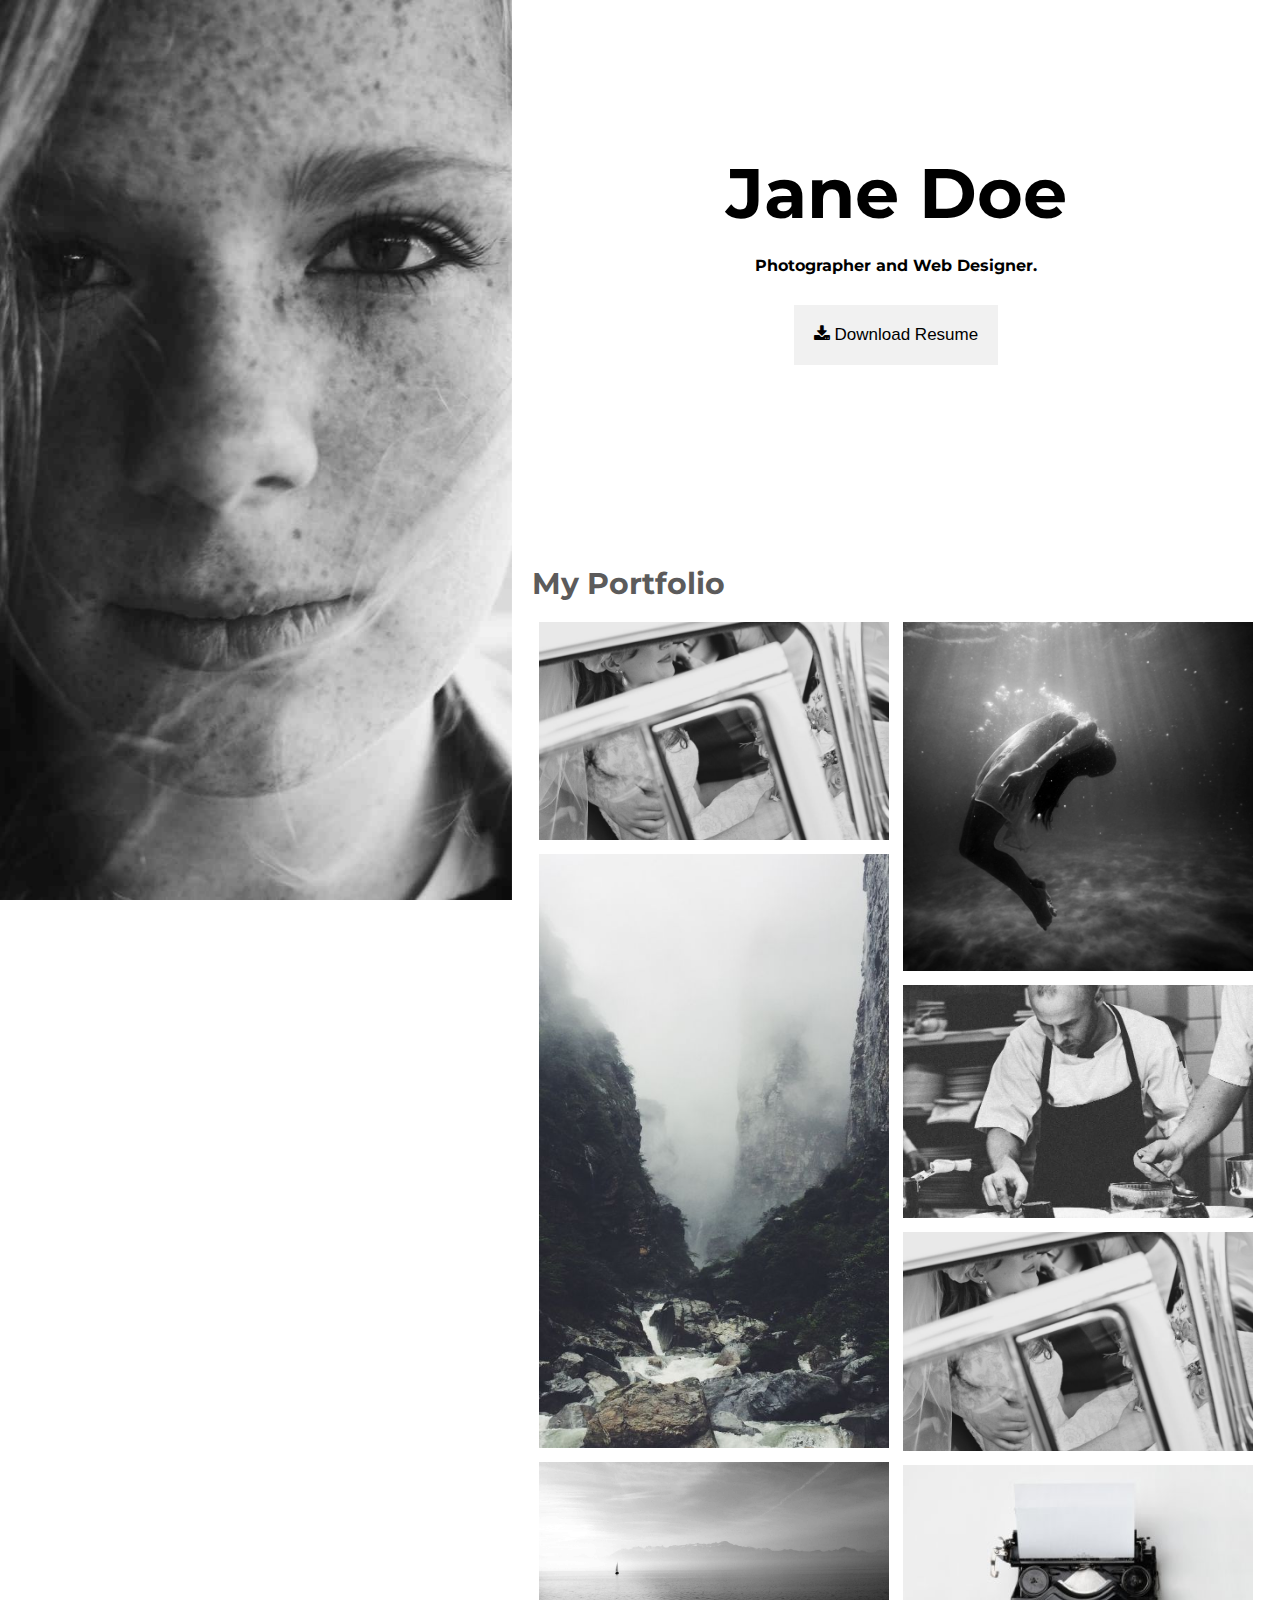
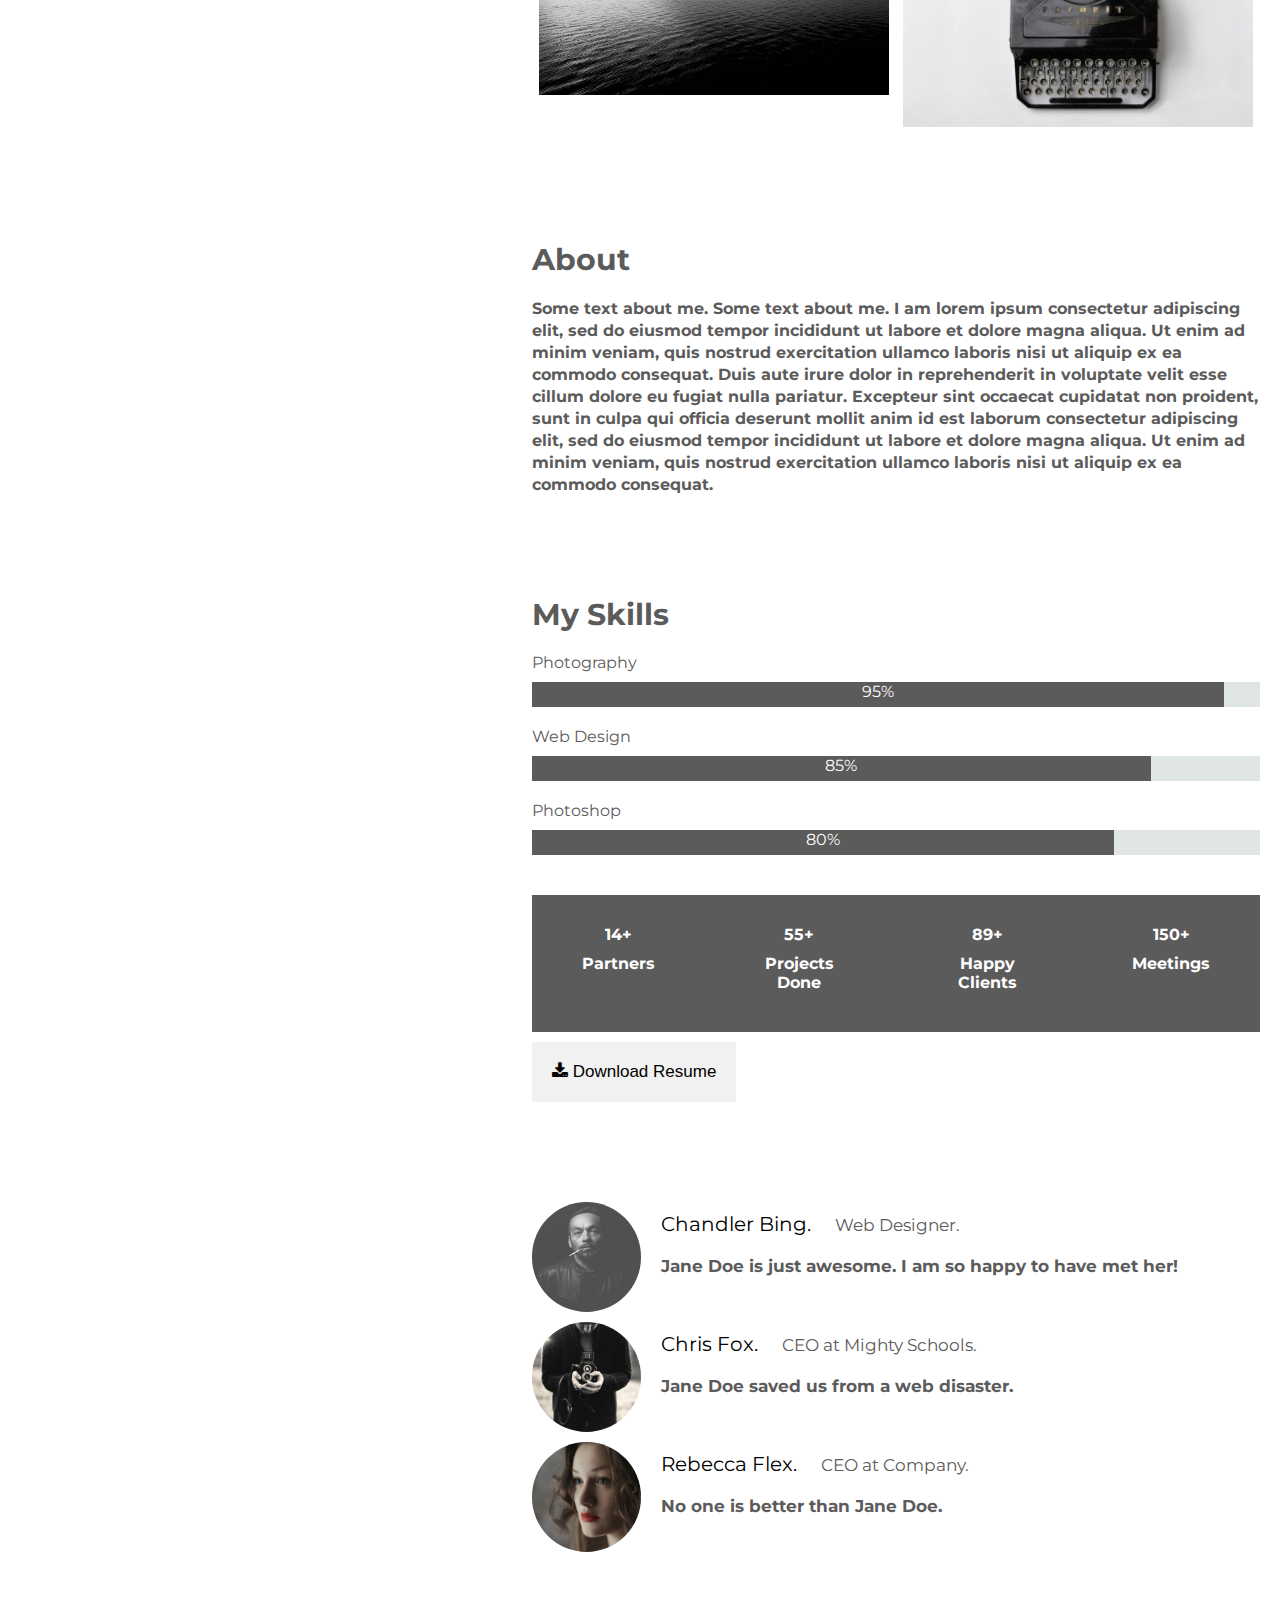
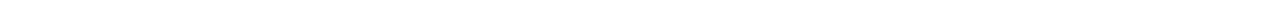
==== Homework/Task2/index.html @ 5a2e7d0c "Homework was finished" ====
<!DOCTYPE html>
<html lang="en">
<head>
    <meta charset="UTF-8">
    <meta http-equiv="X-UA-Compatible" content="IE=edge">
    <meta name="viewport" content="width=device-width, initial-scale=1.0">
    <title>Profile</title>
    <link rel="preconnect" href="https://fonts.gstatic.com">
    <link href="https://fonts.googleapis.com/css2?family=Montserrat:wght@200&display=swap" rel="stylesheet">
    <link rel="stylesheet" href="https://cdnjs.cloudflare.com/ajax/libs/font-awesome/4.7.0/css/font-awesome.min.css">
    <link rel="stylesheet" href="./assets/css/style.css">
</head>
<body>
    <div id="main-container">
        <div id="profile-photo"></div>
        <div id="container">
            <main>
                <header>
                    <h1>Jane Doe</h1>
                    <h4>Photographer and Web Designer.</h4>
                    <button>
                        <i class="fa fa-download"></i>
                        Download Resume
                    </button>
                </header>
                <section id="my-portfolio">
                    <h2>My Portfolio</h2>
                    <div id="photos">
                        <div>
                            <img src="./assets/img/wedding.jpg" alt="weeding">
                            <img src="./assets/img/rocks.jpg" alt="rocks">
                            <img src="./assets/img/sailboat.jpg" alt="sailboat">
                        </div>
                        <div>
                            <img src="./assets/img/underwater.jpg" alt="underwater">
                            <img src="./assets/img/chef.jpg" alt="chef">
                            <img src="./assets/img/wedding.jpg" alt="weeding">
                            <img src="./assets/img/p6.jpg" alt="p6">
                        </div>
                    </div>
                </section>
                <section id="about">
                    <h2>About</h2>
                    <p>
                        Some text about me. Some text about me. I am lorem ipsum consectetur adipiscing elit, 
                        sed do eiusmod tempor incididunt ut labore et dolore magna aliqua. Ut enim ad minim 
                        veniam, quis nostrud exercitation ullamco laboris nisi ut aliquip ex ea commodo consequat.
                        Duis aute irure dolor in reprehenderit in voluptate velit esse cillum dolore eu fugiat nulla
                        pariatur. Excepteur sint occaecat cupidatat non proident, sunt in culpa qui officia deserunt
                        mollit anim id est laborum consectetur adipiscing elit, sed do eiusmod tempor incididunt ut
                        labore et dolore magna aliqua. Ut enim ad minim veniam, quis nostrud exercitation ullamco 
                        laboris nisi ut aliquip ex ea commodo consequat.
                    </p>
                </section>
                <section id="my-skills">
                    <h2>My Skills</h2>
                    <div>
                        <p>
                            Photography
                        </p>
                        <div id="progress-container">
                            <div class="progress progress-size-1">
                                95%
                            </div>
                        </div>
                    </div>
                    <div>
                        <p>
                            Web Design
                        </p>
                        <div id="progress-container">
                            <div class="progress progress-size-2">
                                85%
                            </div>
                        </div>
                    </div>
                    <div>
                        <p>
                            Photoshop
                        </p>
                        <div id="progress-container">
                            <div class="progress progress-size-3">
                                80%
                            </div>
                        </div>
                    </div>
                    <div id="results">
                        <div>
                            <p>14+</p>
                            <p>Partners</p>
                        </div>
                        <div>
                            <p>55+</p>
                            <p>Projects Done</p>
                        </div>
                        <div>
                            <p>89+</p>
                            <p>Happy Clients</p>
                        </div>
                        <div>
                            <p>150+</p>
                            <p>Meetings</p>
                        </div>
                    </div>
                    <button>
                        <i class="fa fa-download"></i>
                        Download Resume
                    </button>
                </section>
                <section id="my-reputation">
                    <div>
                        <img src="./assets/img/avatar_smoke.jpg" alt="avatar smoke">
                        <div>
                            <span id="user-name">Chandler Bing.</span>
                            <span id="user-work">Web Designer.</span>
                            <p id="feedback">Jane Doe is just awesome. I am so happy to have met her!</p>
                        </div>
                    </div>
                    <div>
                        <img src="./assets/img/bandmember.jpg" alt="bandmember">
                        <div>
                            <span id="user-name">Chris Fox.</span>
                            <span id="user-work"> CEO at Mighty Schools.</span>
                            <p id="feedback">Jane Doe saved us from a web disaster. </p>
                        </div>
                    </div>
                    <div>
                        <img src="./assets/img/avatar_g2.jpg" alt="avatar">
                        <div>
                            <span id="user-name">Rebecca Flex.</span>
                            <span id="user-work">CEO at Company.</span>
                            <p id="feedback">No one is better than Jane Doe.</p>
                        </div>
                    </div>
                </section>
            </main>
            <footer>
    
            </footer>
        </div>
    </div>
</body>
</html>
---- Homework/Task2/assets/css/style.css ----
*{
    padding: 0;
    margin: 0;
}
body{
    font-family: 'Montserrat', sans-serif;
}
#main-container{
    display: flex;
    flex-direction: row;
    
}
div#container{
    width: 60%;
    background-color: white;
    margin-left: 40%;
    /*responsive etmek ucun ne etmek olar*/
}
div#profile-photo{
    position: fixed;
    background-image: url('../img/profile_girl.jpg');
    background-size: cover;
    background-position: center;
    width: 40%;
    min-height: 100%;
}
header{
    padding: 150px 10px;
    text-align: center;
}
header h1{
    font-size: 70px;
}
header h4{
    padding-top: 20px;
    padding-bottom: 20px;
}
button{
    margin-top: 10px;
    background-color: #f1f1f1;
    border: none;
    cursor: pointer;
    padding: 20px 20px;
    font-size: 17px;
}
button:hover{
    background-color: #c0bebe;
}

section#my-portfolio div#photos div{
    width: 48%;
}
section h2{
    padding-bottom: 20px;
    font-size: 30px;

}
div#photos{
    display: flex;
    flex-direction: row;
    justify-content: space-around;
}
section#my-portfolio img{
    width: 100%;
    margin-bottom: 10px;
}
main>section{
    color:#5c5b5b;
    padding: 50px 20px;
}
section#about p{
    font-weight: 700;
    line-height: 22px;
}
div#progress-container{
    background-color: #e0e6e6;
    height: 25px;
}
div.progress{
    background-color:#5c5b5b;
    color: white;
    text-align: center;
    height: 100%;
}
div.progress-size-1{
    width: 95%;
}
div.progress-size-2{
    width: 85%;
}

div.progress-size-3{
    width: 80%;
}
section#my-skills > div:not(#results){
    padding-bottom: 20px;
}
section#my-skills > div p{
    padding-bottom: 10px;
}
div#results{
    margin-top: 20px;
    background-color:#5c5b5b;
    color: white;
    width: 100%;
    display: flex;
    flex-direction: row;
}
div#results > div{
    padding: 30px 50px;
    text-align: center;
    font-weight: 700;
}
section#my-reputation > div{
   height: 110px;
   margin-bottom: 10px;
   display: flex;
}
section#my-reputation > div img{
    width: 15%;
    height: 100%;
    border-radius: 200px;
    margin-right: 20px;
}
section#my-reputation span#user-name{
    display: inline-block;
    padding-top: 10px;
    color: black;
    font-size: 20px;
}
section#my-reputation span#user-work{
    padding: 20px;
    font-size: 17px;
}
section#my-reputation p#feedback{
    padding-top: 20px;
    font-size: 17px;
    font-weight: 700;
}
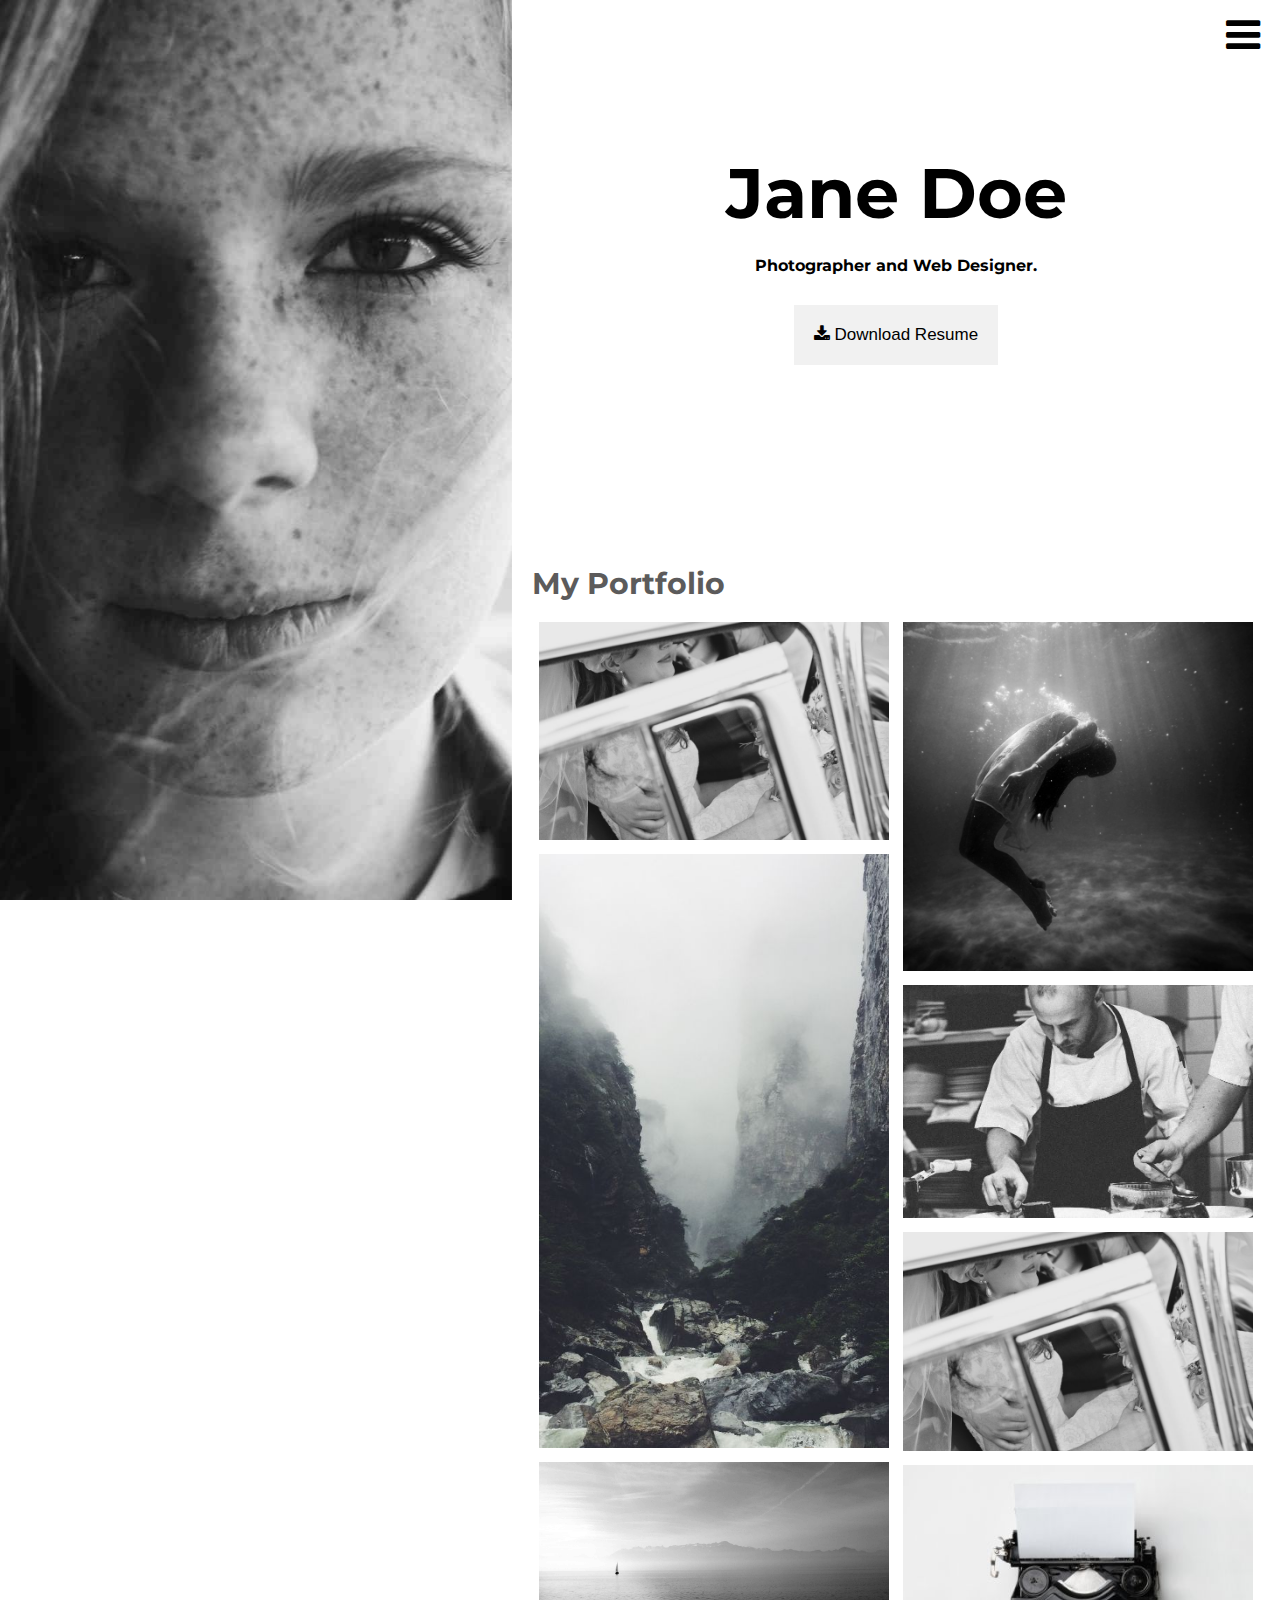
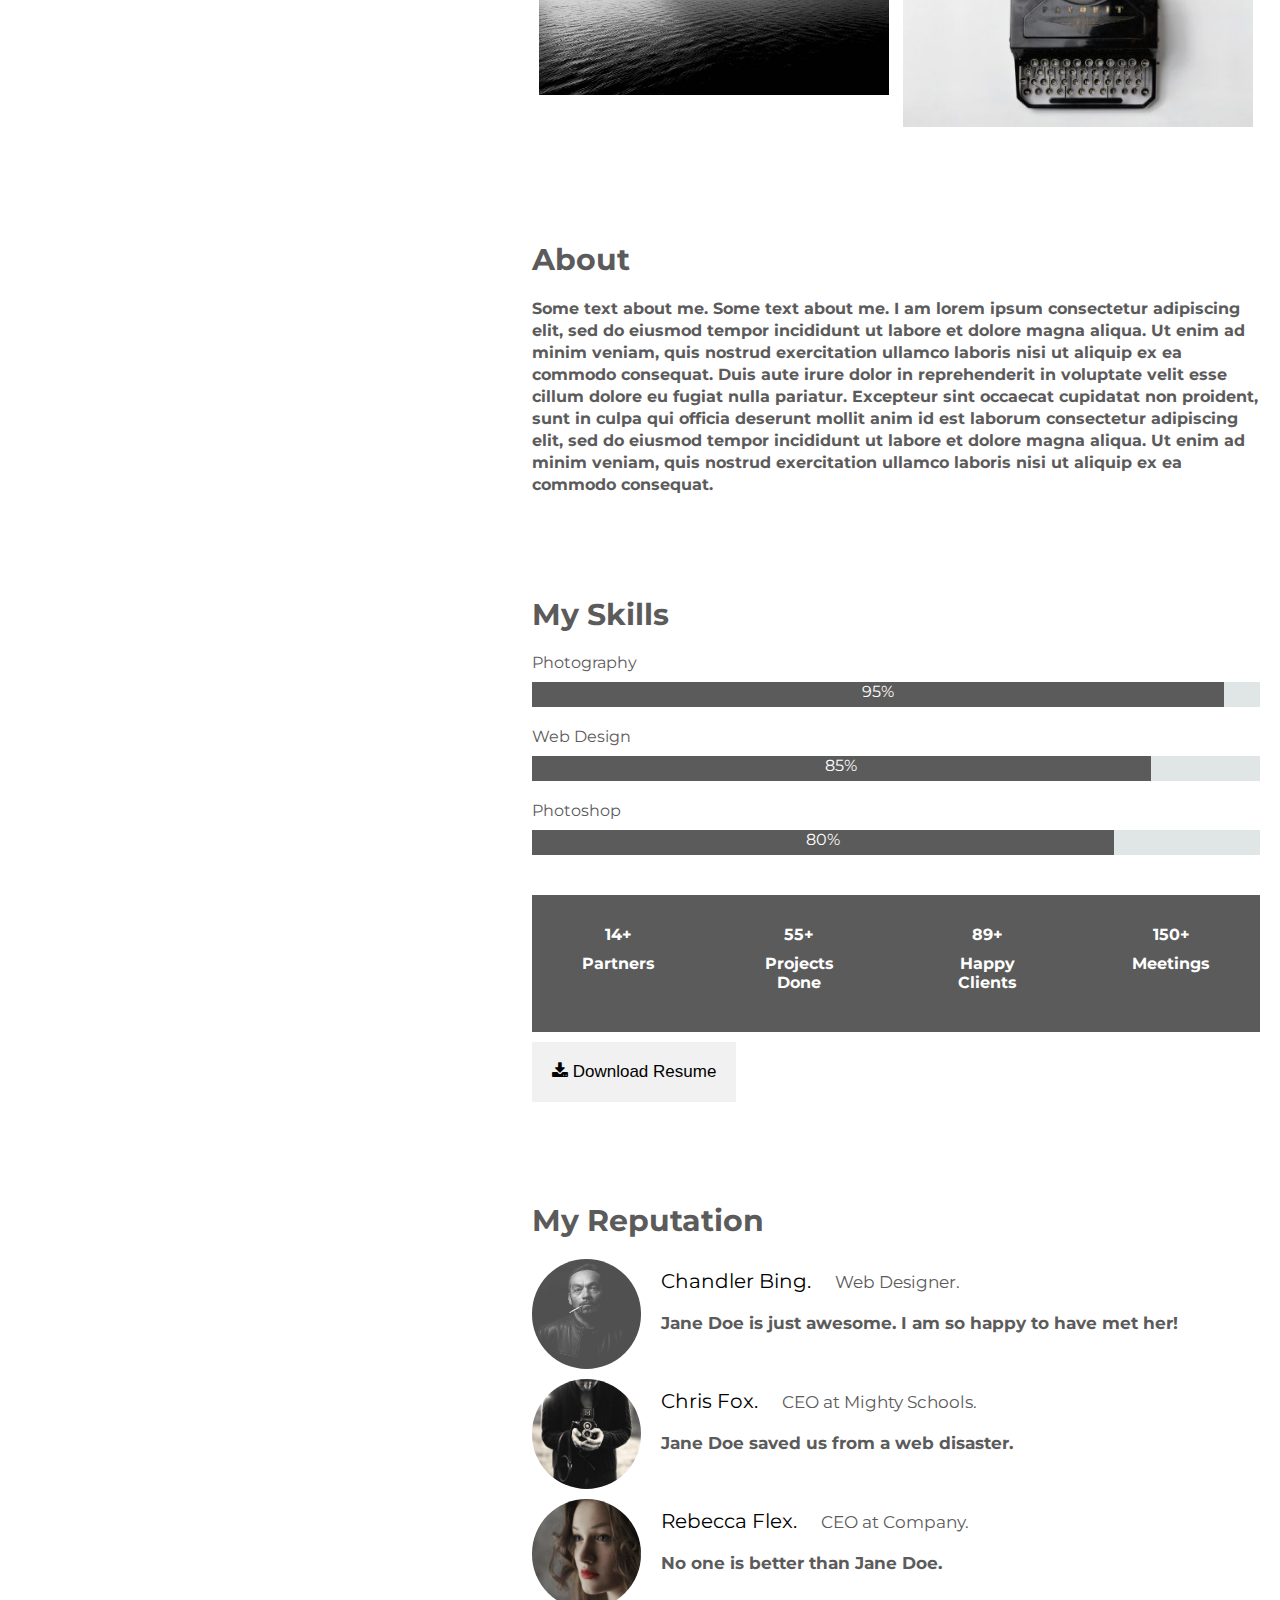
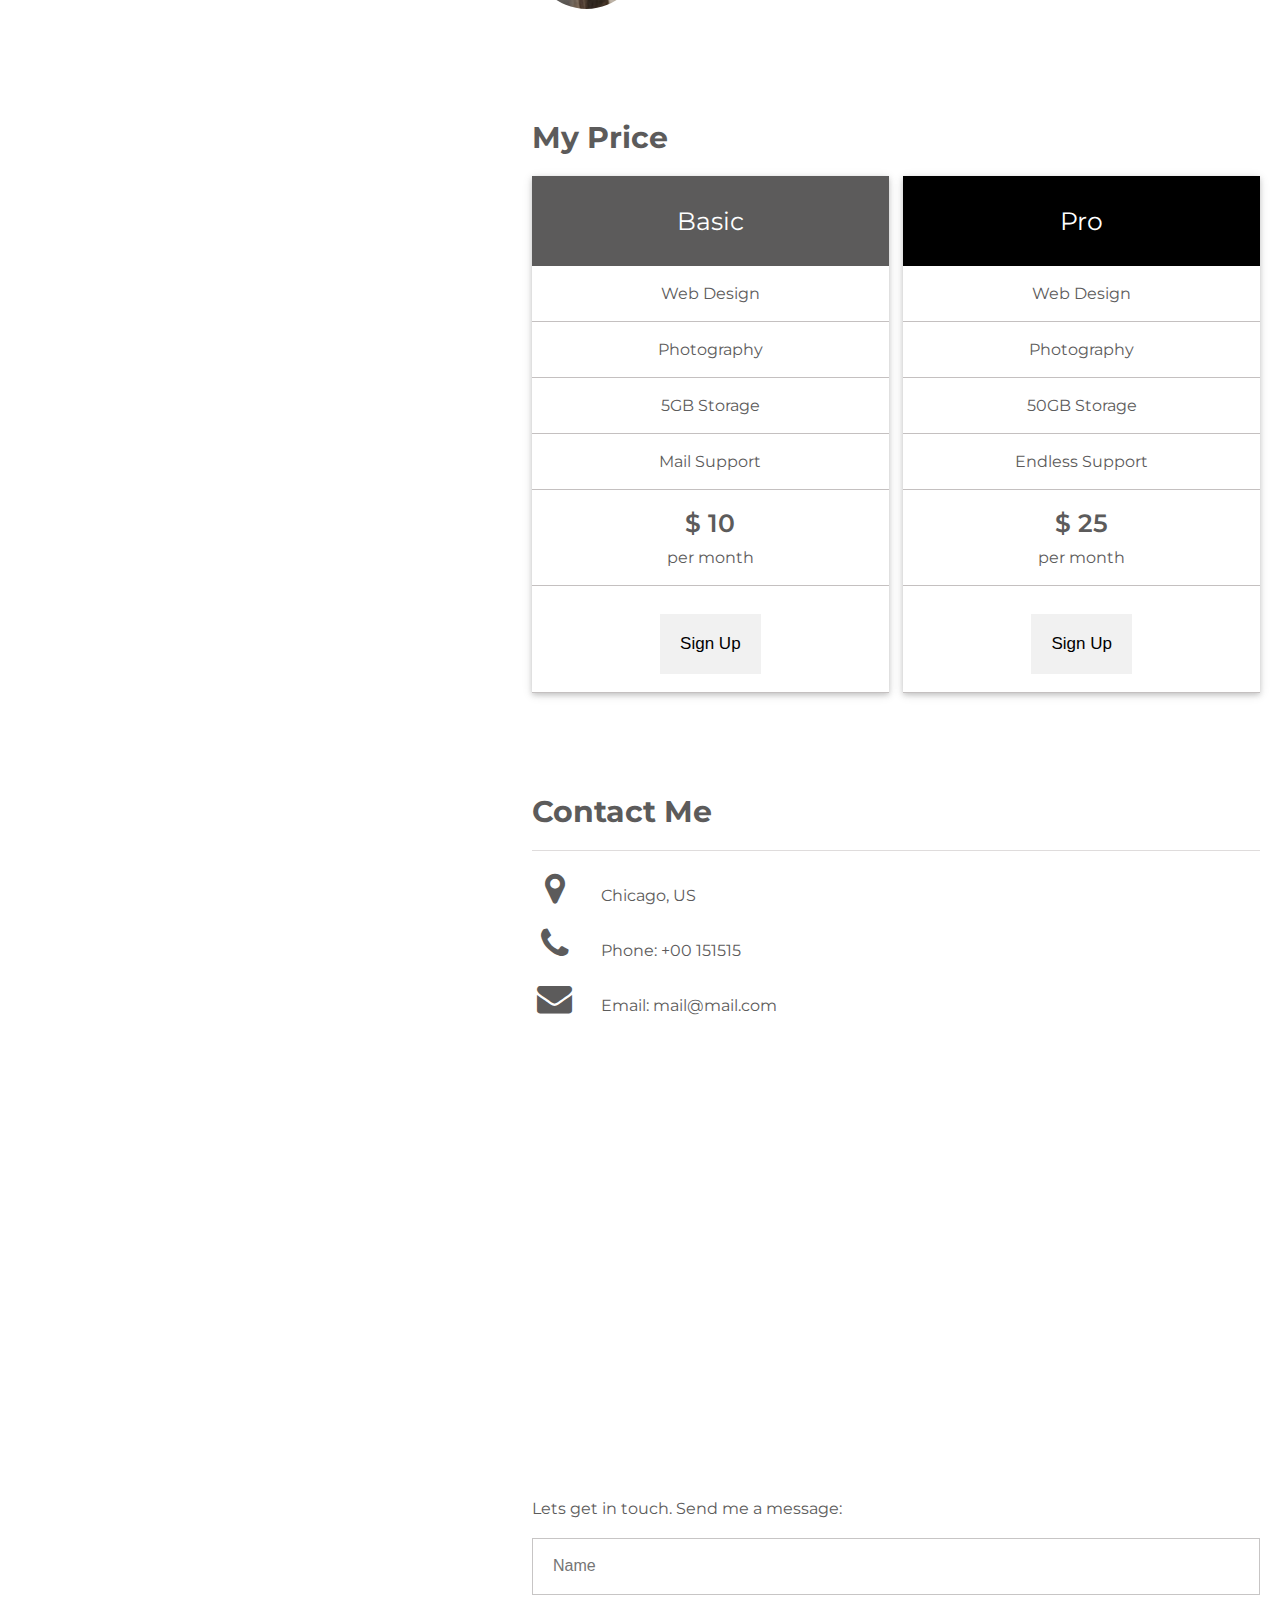
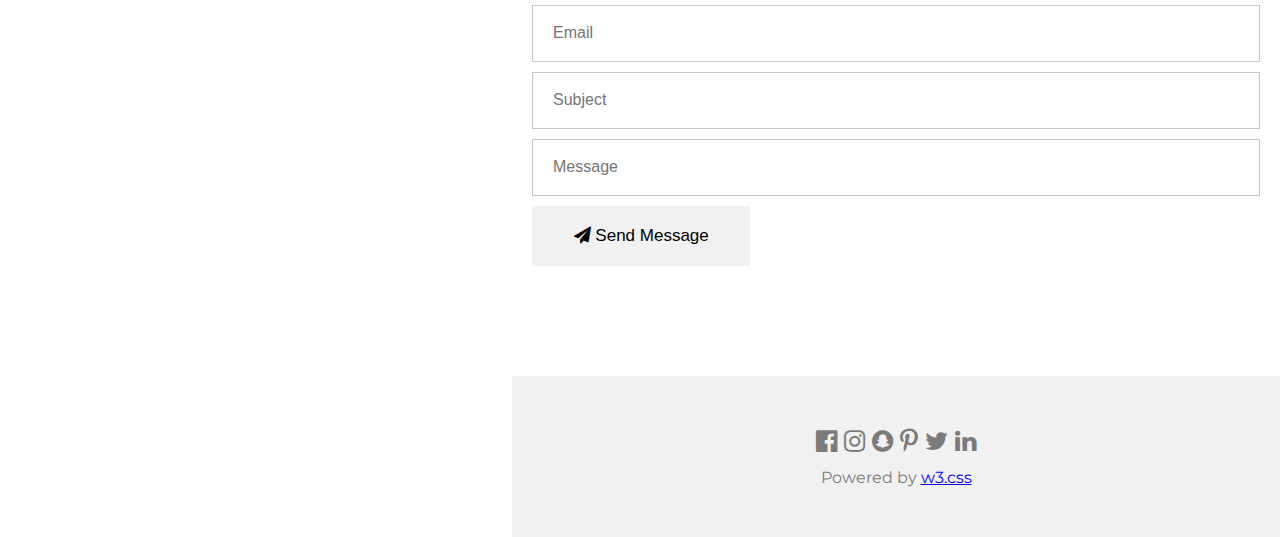
==== commit a49535f3: "Homework" ====
--- a/Homework/Task2/index.html
+++ b/Homework/Task2/index.html
@@ -14,6 +14,29 @@
     <div id="main-container">
         <div id="profile-photo"></div>
         <div id="container">
+            <menu>
+                <label>
+                    <input type="checkbox" style="display: none;">
+                    <span>
+                        <i class="fa fa-bars"></i>
+                    </span>
+                    <div id="menu">
+                        <span>
+                            <i class="fa fa-remove"></i>
+                        </span>
+                        <nav>
+                            <!--Note: burda linke(a) tikliyanda menu'nu yox ede bilmediyime gore blank istifade
+                            edib bashqa sehifede acmagi cixish yolu kimi secdim, effektiv deyil bilirem...-->
+                            <ul>
+                                <li><a href="#" target="_blank">Home</a></li>
+                                <li><a href="#my-portfolio" target="_blank">Portfolio</a></li>
+                                <li><a href="#about" target="_blank">About</a></li>
+                                <li><a href="#contact-me" target="_blank">Contact</a></li>
+                            </ul>
+                        </nav>
+                    </div>
+                </label>
+            </menu>
             <main>
                 <header>
                     <h1>Jane Doe</h1>
@@ -108,6 +131,7 @@
                     </button>
                 </section>
                 <section id="my-reputation">
+                    <h2>My Reputation</h2>
                     <div>
                         <img src="./assets/img/avatar_smoke.jpg" alt="avatar smoke">
                         <div>
@@ -133,9 +157,92 @@
                         </div>
                     </div>
                 </section>
+                <section id="my-price">
+                    <h2>My Price</h2>
+                    <div>
+                        <div id="price-section">
+                            <p class="price-heading-1">Basic</p>
+                            <div>Web Design</div>
+                            <div>Photography</div>
+                            <div>5GB Storage</div>
+                            <div>Mail Support</div>
+                            <div>
+                                <div class="dollar">$ 10</div>
+                                per month
+                            </div>
+                            <div>
+                                <button class="sign-up">
+                                    Sign Up
+                                </button>
+                            </div>
+                        </div>
+                        <div id="price-section">
+                            <p class="price-heading-2">Pro</p>
+                            <div>Web Design</div>
+                            <div>Photography</div>
+                            <div>50GB Storage</div>
+                            <div>Endless Support</div>
+                            <div>
+                                <div class="dollar">$ 25</div>
+                                per month
+                            </div>
+                            <div>
+                                <button class="sign-up">
+                                    Sign Up
+                                </button>
+                            </div>
+                        </div>
+                    </div>
+                </section>
+                <section id="contact-me">
+                    <h2>Contact Me</h2>
+                    <div>
+                        <div class="tel-mail-address">
+                            <div>
+                                <i class="fa fa-map-marker fa-fw w3-xxlarge w3-margin-right"></i>
+                                Chicago, US
+                            </div>
+                            <div>
+                                <i class="fa fa-phone fa-fw w3-xxlarge w3-margin-right"></i>
+                                Phone: +00 151515
+                            </div>
+                            <div>
+                                <i class="fa fa-envelope fa-fw w3-xxlarge w3-margin-right"> </i>
+                                Email: mail@mail.com
+                            </div>
+                        </div>
+                        <div class="img-map">
+                            <img src="./assets/img/map.jpg" alt="Map">
+                        </div>
+                        <div class="form-contact">
+                            <form>
+                                <label >Lets get in touch. Send me a message:</label>
+                                <input type="text" placeholder="Name" required>
+                                <input type="email" placeholder="Email" required>
+                                <input type="text" placeholder="Subject" required>
+                                <input type="text" placeholder="Message" required>
+                                <button type="submit">
+                                    <i class="fa fa-paper-plane"></i>
+                                    Send Message
+                                </button>
+                            </form>
+                        </div>
+                    </div>
+                </section>
             </main>
             <footer>
-    
+                <div>
+                    <i class="fa fa-facebook-official w3-hover-opacity"></i>
+                    <i class="fa fa-instagram w3-hover-opacity"> </i>
+                    <i class="fa fa-snapchat w3-hover-opacity"></i>
+                    <i class="fa fa-pinterest-p w3-hover-opacity"></i>
+                    <i class="fa fa-twitter w3-hover-opacity"></i>
+                    <i class="fa fa-linkedin w3-hover-opacity"></i>
+                </div>
+                <p>
+                    Powered by
+                    <a href="https://www.w3schools.com/">w3.css</a>
+                </p>
             </footer>
         </div>
     </div>
--- a/Homework/Task2/assets/css/style.css
+++ b/Homework/Task2/assets/css/style.css
@@ -137,3 +137,166 @@
     font-size: 17px;
     font-weight: 700;
 }
+section#my-price>div{
+    display: flex;
+    flex-direction: row;
+    justify-content: space-between;
+}
+div#price-section {
+    width: 49%;
+    background-color: white;
+    display: flex;
+    flex-direction: column;
+    box-shadow: 0 2px 5px 0 rgb(0 0 0 / 16%), 0 2px 10px 0 rgb(0 0 0 / 12%);
+}
+div#price-section:hover{
+    box-shadow: 0 4px 10px 0 rgb(0 0 0 / 20%), 0 4px 20px 0 rgb(0 0 0 / 19%);
+}
+p.price-heading-1{
+    text-align: center;
+    /*burda text align'in yerine margin verende contenti qeder tutur tam setri yox nie?*/
+    background-color: #5c5b5b;
+    padding: 30px;
+    font-size: 25px;
+    color: white;
+    
+}
+p.price-heading-2{
+    text-align: center;
+    background-color: black;
+    color: white;
+    padding: 30px;
+    font-size: 25px;
+}
+div#price-section>div{
+    text-align: center;
+    padding: 18px;
+    border-bottom: 1px solid #c4c0c0;
+}
+.dollar{
+    font-size: 25px; 
+    font-weight: 600; 
+    padding-bottom: 10px;
+}
+button.sign-up:hover{
+    background-color: black;
+    color: white;
+}
+section#contact-me>div{
+    border-top: 1px solid #dfdcdc;
+    padding-top: 20px;
+}
+div.tel-mail-address i{
+    font-size: 35px;
+    padding-right: 20px;
+    padding-bottom: 20px;
+}
+div.img-map img{
+    position: relative;
+    width: 100%;
+    filter: grayscale(75%);
+    margin-bottom: 50px;
+    z-index: -1;
+}
+form{
+    display: flex;
+    flex-direction: column;
+    margin-bottom: 60px;
+}
+label{
+    margin-bottom: 10px;
+}
+input{
+    padding: 20px;
+    margin-top: 10px;
+    border: 1px solid #c7c5c5;
+    border-radius: 0;
+}
+input::placeholder{
+    font-size: 16px;
+}
+button[type="submit"]{
+    width: 30%;
+
+}
+footer{
+    background-color: #f1f1f1;
+    color:#7c7b7b;
+}
+
+footer > div{
+    padding-top: 50px;
+    padding-bottom: 12px;
+    text-align: center;
+    font-size: 25px;
+}
+footer>p{
+    text-align: center;
+    padding-bottom: 50px;
+}
+footer i:hover{
+    color:#b8b6b6;
+}
+footer a:hover{
+    color: green;
+}
+
+menu{
+    position: fixed;
+    right: 0%;
+    top:10px;
+}
+menu span{
+    font-size: 40px;
+    padding: 20px;
+    background-color: white;
+    cursor: pointer;
+}
+menu span:hover{
+    background-color: rgb(167, 165, 165);
+}
+input:checked ~ div#menu{
+    display: inline-block;
+}
+div#menu{
+    box-sizing: border-box;
+    position: absolute;
+    background-color: black;
+    width: 820px;
+    left: -735px;
+    top: -10px;
+    color: white;
+    display: none;
+    
+}
+ul{
+    margin-top: 200px;
+    text-align: center;
+    margin-bottom: 200px;
+    list-style: none;
+}
+ul li{
+    padding: 20px;
+   
+}
+ul li a{
+    text-decoration: none;
+    color: rgb(112, 110, 110);
+    font-size: 30px;
+}
+ul li a:hover{
+    color: white;
+}
+div#menu span{
+   position: absolute;
+   padding: 20px;
+   right: 1%;
+   top: -1%;
+   background-color: black;
+   cursor: pointer;
+   
+}
+div#menu span:hover{
+    background-color: rgb(167, 165, 165);
+}
+
